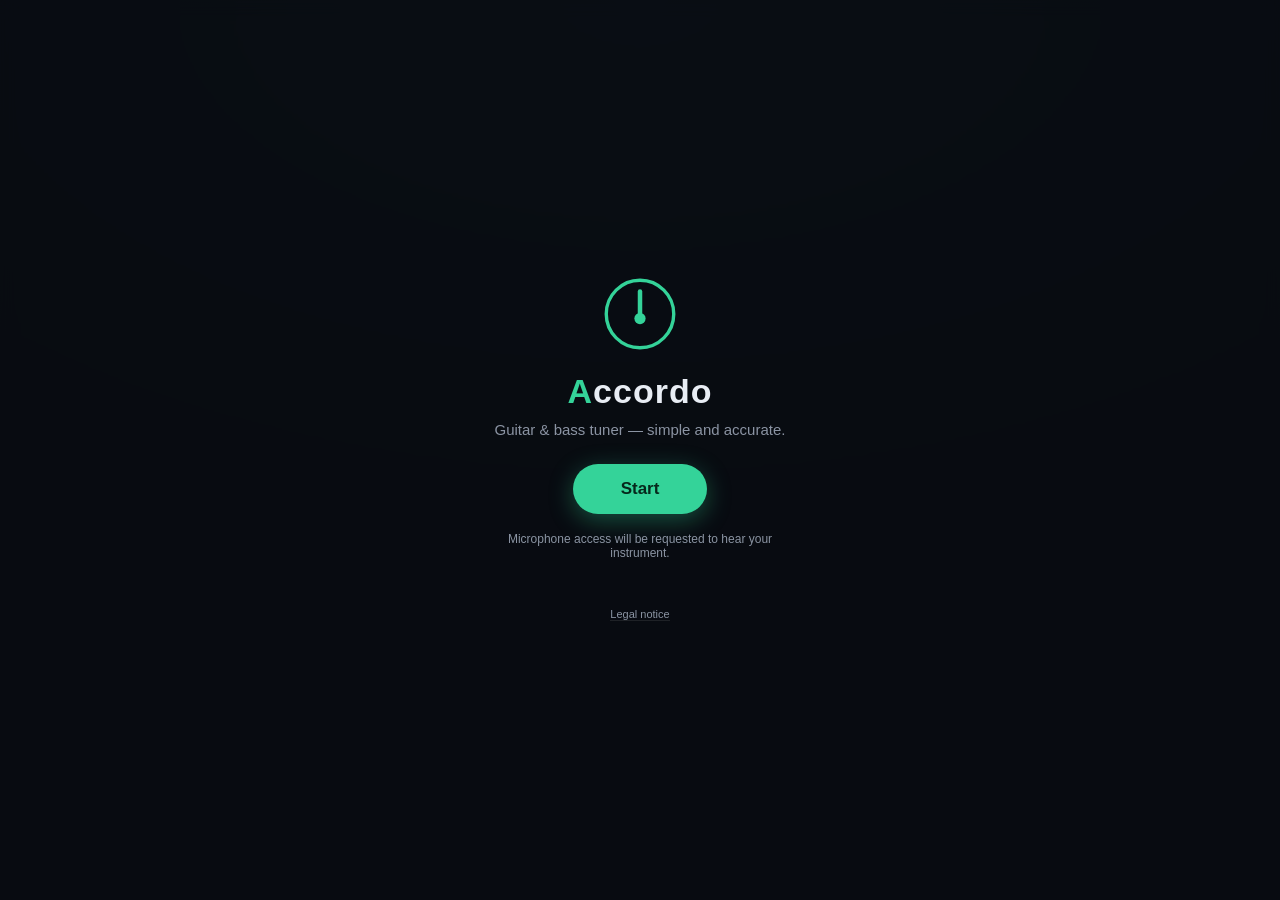
==== index.html @ 74a9ccdf "Initial commit" ====
<!DOCTYPE html>
<html lang="fr">
<head>
<meta charset="UTF-8">
<meta http-equiv="Content-Security-Policy" content="default-src 'none'; script-src 'self' 'sha256-bJ1REv+4RdGnGpzXMUeaweJPyospHCH5Voa5C8u6MGs='; style-src 'self'; img-src 'self' data:; manifest-src 'self'; connect-src 'self'; media-src 'self'; base-uri 'none'; form-action 'none'; object-src 'none'">
<meta name="referrer" content="strict-origin-when-cross-origin">
<meta name="viewport" content="width=device-width, initial-scale=1, viewport-fit=cover">
<meta name="theme-color" content="#0c1017">
<meta name="apple-mobile-web-app-capable" content="yes">
<meta name="apple-mobile-web-app-status-bar-style" content="black-translucent">

<!-- SEO -->
<title>Accordo — Free Online Guitar & Bass Tuner | Accordeur guitare & basse</title>
<meta name="description" content="Free, accurate online chromatic tuner for 6/7/8-string guitar and 4/5/6-string bass. 50+ tunings: Drop C, Open G, DADGAD… No ads, no tracking, works offline. Accordeur gratuit et précis pour guitare et basse.">
<meta name="keywords" content="guitar tuner, bass tuner, online tuner, accordeur guitare, accordeur basse, drop c tuner, open g, DADGAD, chromatic tuner, free tuner, afinador guitarra, Stimmgerät Gitarre">
<meta name="author" content="Pierre Viéville">
<meta name="robots" content="index, follow">
<link rel="canonical" href="https://accordo.tools/">

<!-- Open Graph / réseaux sociaux -->
<meta property="og:type" content="website">
<meta property="og:site_name" content="Accordo">
<meta property="og:title" content="Accordo — Free Online Guitar & Bass Tuner">
<meta property="og:description" content="Free, accurate chromatic tuner for guitar and bass. 50+ tunings, 9 languages, no ads, works offline.">
<meta property="og:url" content="https://accordo.tools/">
<meta property="og:image" content="https://accordo.tools/icon.svg">
<meta name="twitter:card" content="summary">
<meta name="twitter:title" content="Accordo — Free Online Guitar & Bass Tuner">
<meta name="twitter:description" content="Free, accurate chromatic tuner for guitar and bass. 50+ tunings, 9 languages, no ads, works offline.">
<meta name="twitter:image" content="https://accordo.tools/icon.svg">

<!-- Données structurées -->
<script type="application/ld+json">
{
  "@context": "https://schema.org",
  "@type": "WebApplication",
  "name": "Accordo",
  "url": "https://accordo.tools/",
  "description": "Free, accurate online chromatic tuner for 6/7/8-string guitar and 4/5/6-string bass. 50+ tunings, 9 languages, no ads, works offline.",
  "applicationCategory": "MusicApplication",
  "operatingSystem": "Any",
  "browserRequirements": "Requires a modern browser with microphone access",
  "inLanguage": ["en", "fr", "es", "it", "de", "pt", "zh", "ja", "ko"],
  "offers": { "@type": "Offer", "price": "0", "priceCurrency": "EUR" },
  "author": {
    "@type": "Person",
    "name": "Pierre Viéville",
    "url": "https://pierrevieville.fr"
  }
}
</script>

<link rel="manifest" href="manifest.webmanifest">
<link rel="icon" href="icon.svg" type="image/svg+xml">
<link rel="apple-touch-icon" href="icon.svg">
<link rel="stylesheet" href="style.css">
</head>
<body>

<!-- Écran de démarrage (obligatoire : geste utilisateur pour activer micro/audio) -->
<div id="startOverlay" class="overlay">
  <div class="start-card">
    <div class="start-logo">
      <svg viewBox="0 0 64 64" width="72" height="72" aria-hidden="true">
        <circle cx="32" cy="32" r="30" fill="none" stroke="#34d399" stroke-width="3"/>
        <line x1="32" y1="34" x2="32" y2="12" stroke="#34d399" stroke-width="4" stroke-linecap="round"/>
        <circle cx="32" cy="36" r="5" fill="#34d399"/>
      </svg>
    </div>
    <h1>Accordo</h1>
    <p id="tagline">Accordeur guitare &amp; basse, simple et précis.</p>
    <button id="startBtn" class="btn-primary">Commencer</button>
    <p id="startHint" class="start-hint">L'accès au micro sera demandé pour écouter votre instrument.</p>
    <a id="legalLink" class="legal-link" href="legal.html">Legal notice</a>
  </div>
</div>

<!-- Contenu descriptif pour moteurs de recherche (sans JavaScript) -->
<noscript>
  <section>
    <h2>Accordo — Free Online Guitar &amp; Bass Tuner</h2>
    <p>Accordo is a free, accurate chromatic tuner for 6, 7 and 8-string guitars and 4, 5 and 6-string basses.
      It offers more than 50 tunings (Standard, Drop D, Drop C, Drop B, Open G, Open D, DADGAD, All Fourths…),
      a flat switch, reference tones to tune by ear, and automatic string detection — with no ads and no tracking.
      JavaScript is required to use the tuner.</p>
  </section>
</noscript>

<div id="app" class="app" hidden>

  <!-- En-tête : titre + calibration -->
  <header class="topbar">
    <div class="brand">Accordo</div>
    <div class="topbar-right">
      <button id="langBtn" class="lang-btn" aria-label="Langue" aria-haspopup="dialog" aria-expanded="false">FR</button>
      <div class="calib" role="group" aria-label="Calibration">
        <button id="calibDown" class="calib-btn" aria-label="Diminuer la fréquence de référence">−</button>
        <span id="calibValue" class="calib-value" aria-live="polite">440 Hz</span>
        <button id="calibUp" class="calib-btn" aria-label="Augmenter la fréquence de référence">+</button>
      </div>
    </div>
  </header>

  <!-- Guitare / Basse -->
  <div class="segmented" role="tablist" aria-label="Instrument">
    <button id="segGuitar" class="seg active" role="tab" aria-selected="true">Guitare</button>
    <button id="segBass" class="seg" role="tab" aria-selected="false">Basse</button>
  </div>

  <!-- Sélecteur de preset -->
  <button id="presetBtn" class="preset-btn" aria-haspopup="dialog" aria-expanded="false">
    <span id="presetLabel">Standard E · 6 cordes</span>
    <svg width="14" height="14" viewBox="0 0 16 16" aria-hidden="true" focusable="false"><path d="M4 6l4 4 4-4" fill="none" stroke="currentColor" stroke-width="2" stroke-linecap="round" stroke-linejoin="round"/></svg>
  </button>

  <!-- Cadran -->
  <div class="gauge-card">
    <svg id="gauge" viewBox="0 0 300 178" class="gauge" aria-hidden="true" focusable="false">
      <g id="ticks"></g>
      <path id="zoneArc" d="" class="zone-arc"/>
      <g id="needle">
        <line x1="150" y1="98" x2="150" y2="34" class="needle-line"/>
      </g>
      <text x="38"  y="172" class="gauge-minus">♭</text>
      <text x="262" y="172" class="gauge-plus">♯</text>
    </svg>
    <div class="note-display">
      <div id="noteName" class="note-name">–</div>
      <div class="note-meta">
        <span id="centsLabel" class="cents">&nbsp;</span>
        <span id="freqLabel" class="freq">&nbsp;</span>
      </div>
      <div id="statusText" class="status" role="status" aria-live="polite">Jouez une corde…</div>
    </div>
  </div>

  <!-- Cordes -->
  <div id="stringsRow" class="strings" role="group"></div>

  <!-- Boutons du bas -->
  <footer class="controls">
    <button id="flatBtn" class="ctrl">
      <span class="ctrl-icon">♭</span><span id="flatLabel" class="ctrl-label">Flat</span>
    </button>
    <button id="autoBtn" class="ctrl active">
      <span class="ctrl-icon">A</span><span id="autoLabel" class="ctrl-label">Auto</span>
    </button>
    <button id="soundBtn" class="ctrl">
      <span class="ctrl-icon">🔊</span><span id="soundLabel" class="ctrl-label">Son</span>
    </button>
  </footer>

  <div id="micBanner" class="mic-banner" role="alert" hidden>
    Micro non autorisé — utilisez le mode Son et accordez à l'oreille.
  </div>
</div>

<!-- Feuille de sélection des accordages -->
<div id="presetSheet" class="overlay sheet-overlay" hidden>
  <div class="sheet" role="dialog" aria-modal="true" aria-labelledby="sheetTitle">
    <div class="sheet-head">
      <span id="sheetTitle">Accordages</span>
      <button id="sheetClose" class="sheet-close" aria-label="Fermer">✕</button>
    </div>
    <div class="sheet-search">
      <input id="presetSearch" type="search" inputmode="search" autocomplete="off"
             placeholder="Rechercher : Drop C, Open G, DADGAD…">
    </div>
    <div id="presetList" class="sheet-list"></div>
  </div>
</div>

<!-- Feuille de sélection de la langue -->
<div id="langSheet" class="overlay sheet-overlay" hidden>
  <div class="sheet" role="dialog" aria-modal="true" aria-labelledby="langTitle">
    <div class="sheet-head">
      <span id="langTitle">Langue</span>
      <button id="langClose" class="sheet-close" aria-label="Fermer">✕</button>
    </div>
    <div id="langList" class="sheet-list"></div>
  </div>
</div>


<div id="toast" class="toast" role="status" aria-live="polite" hidden></div>
<div id="srAnnounce" class="sr-only" role="status" aria-live="polite"></div>

<script src="app.js"></script>
</body>
</html>
---- style.css ----
/* ============ Accordo — style ============ */
* { margin: 0; padding: 0; box-sizing: border-box; -webkit-tap-highlight-color: transparent; }

:root {
  --bg: #0c1017;
  --card: rgba(255, 255, 255, 0.045);
  --border: rgba(255, 255, 255, 0.09);
  --text: #e8edf4;
  --muted: #8b94a3;
  --accent: #34d399;
  --accent-dim: rgba(52, 211, 153, 0.16);
  --warn: #f87171;
  --amber: #fbbf24;
}

html, body {
  height: 100%;
  overscroll-behavior: none;
  touch-action: manipulation;
}

body {
  background: radial-gradient(120% 90% at 50% 0%, #141b28 0%, var(--bg) 60%);
  color: var(--text);
  font-family: -apple-system, BlinkMacSystemFont, "Segoe UI", Roboto, "Helvetica Neue", sans-serif;
  user-select: none;
  -webkit-user-select: none;
}

button { font-family: inherit; color: inherit; background: none; border: none; cursor: pointer; }

/* ---------- accessibilité ---------- */
.sr-only {
  position: absolute; width: 1px; height: 1px;
  padding: 0; margin: -1px; overflow: hidden;
  clip: rect(0 0 0 0); white-space: nowrap; border: 0;
}
:focus { outline: none; }
:focus-visible {
  outline: 2px solid var(--accent);
  outline-offset: 2px;
  border-radius: 6px;
}
@media (prefers-reduced-motion: reduce) {
  *, *::before, *::after {
    animation-duration: 0.01ms !important;
    animation-iteration-count: 1 !important;
    transition-duration: 0.01ms !important;
  }
}

.app[hidden] { display: none; }

.app {
  max-width: 440px;
  margin: 0 auto;
  min-height: 100dvh;
  display: flex;
  flex-direction: column;
  gap: 14px;
  padding: calc(12px + env(safe-area-inset-top)) 16px calc(16px + env(safe-area-inset-bottom));
}

/* ---------- top bar ---------- */
.topbar { display: flex; align-items: center; justify-content: space-between; }
.topbar-right { display: flex; align-items: center; gap: 8px; }
.brand { font-size: 20px; font-weight: 700; letter-spacing: 0.5px; }
.brand::first-letter { color: var(--accent); }

.lang-btn {
  background: var(--card); border: 1px solid var(--border); border-radius: 999px;
  padding: 9px 14px; font-size: 13px; font-weight: 700; letter-spacing: 1px;
  color: var(--text);
}
.lang-btn:active { background: rgba(255,255,255,0.1); }

.calib { display: flex; align-items: center; gap: 4px; background: var(--card); border: 1px solid var(--border); border-radius: 999px; padding: 3px; }
.calib-btn {
  width: 32px; height: 32px; border-radius: 50%;
  font-size: 18px; line-height: 1; color: var(--muted);
  display: flex; align-items: center; justify-content: center;
}
.calib-btn:active { background: rgba(255,255,255,0.1); color: var(--text); }
.calib-value { font-size: 13px; font-variant-numeric: tabular-nums; min-width: 52px; text-align: center; color: var(--text); }

/* ---------- segmented ---------- */
.segmented {
  display: flex; background: var(--card); border: 1px solid var(--border);
  border-radius: 14px; padding: 4px; gap: 4px;
}
.seg {
  flex: 1; padding: 10px 0; border-radius: 10px;
  font-size: 15px; font-weight: 600; color: var(--muted);
  transition: background 0.15s, color 0.15s;
}
.seg.active { background: var(--accent-dim); color: var(--accent); }

/* ---------- preset button ---------- */
.preset-btn {
  display: flex; align-items: center; justify-content: center; gap: 8px;
  background: var(--card); border: 1px solid var(--border); border-radius: 14px;
  padding: 13px; font-size: 15px; font-weight: 600; color: var(--text);
}
.preset-btn svg { color: var(--muted); }
.preset-btn:active { background: rgba(255,255,255,0.08); }

/* ---------- gauge ---------- */
.gauge-card {
  background: var(--card); border: 1px solid var(--border); border-radius: 22px;
  padding: 14px 10px 18px; text-align: center;
}
.gauge { width: 100%; max-height: 200px; display: block; }
.tick { stroke: rgba(255,255,255,0.22); stroke-width: 2; stroke-linecap: round; }
.tick.major { stroke: rgba(255,255,255,0.45); stroke-width: 2.5; }
.tick.center { stroke: var(--accent); stroke-width: 3; }
.zone-arc { fill: none; stroke: var(--accent-dim); stroke-width: 14; stroke-linecap: round; }
.needle-line { stroke: var(--warn); stroke-width: 5; stroke-linecap: round; transition: stroke 0.2s; }
.gauge.in-tune .needle-line { stroke: var(--accent); }
.gauge.idle .needle-line { stroke: #4b5563; }
.gauge-minus, .gauge-plus { fill: var(--muted); font-size: 18px; text-anchor: middle; }

.note-display { margin-top: -66px; pointer-events: none; }
.note-name {
  font-size: 58px; font-weight: 800; line-height: 1;
  transition: color 0.2s;
}
.note-name.in-tune { color: var(--accent); }
.note-meta { display: flex; justify-content: center; gap: 14px; margin-top: 6px; font-size: 14px; font-variant-numeric: tabular-nums; }
.cents { color: var(--amber); font-weight: 600; min-width: 64px; text-align: right; }
.cents.in-tune { color: var(--accent); }
.freq { color: var(--muted); min-width: 74px; text-align: left; }
.status { margin-top: 8px; font-size: 14px; color: var(--muted); min-height: 20px; transition: color 0.2s; }
.status.in-tune { color: var(--accent); font-weight: 600; }

/* ---------- strings ---------- */
.strings { display: flex; justify-content: center; gap: 8px; flex-wrap: wrap; }
.string-btn {
  position: relative;
  width: 52px; height: 54px; border-radius: 16px;
  background: var(--card); border: 1px solid var(--border);
  display: flex; align-items: center; justify-content: center;
  transition: border-color 0.15s, background 0.15s, transform 0.1s;
}
.string-btn:active { transform: scale(0.94); }
.string-btn .s-note { font-size: 20px; font-weight: 700; }
.string-btn.selected { border-color: var(--accent); background: var(--accent-dim); }
.string-btn.tuned::after {
  content: "✓";
  position: absolute; top: -6px; right: -6px;
  width: 18px; height: 18px; border-radius: 50%;
  background: var(--accent); color: #06281c;
  font-size: 12px; font-weight: 800;
  display: flex; align-items: center; justify-content: center;
}

/* ---------- bottom controls ---------- */
.controls { display: flex; gap: 10px; margin-top: auto; }
.ctrl {
  flex: 1; display: flex; flex-direction: column; align-items: center; gap: 3px;
  background: var(--card); border: 1px solid var(--border); border-radius: 16px;
  padding: 11px 0; color: var(--muted);
  transition: border-color 0.15s, color 0.15s, background 0.15s;
}
.ctrl .ctrl-icon { font-size: 20px; line-height: 1.1; }
.ctrl .ctrl-label { font-size: 12px; font-weight: 600; }
.ctrl.active { color: var(--accent); border-color: var(--accent); background: var(--accent-dim); }
.ctrl:active { transform: scale(0.97); }

.mic-banner {
  background: rgba(248, 113, 113, 0.12); border: 1px solid rgba(248, 113, 113, 0.35);
  color: #fca5a5; border-radius: 12px; padding: 10px 14px; font-size: 13px; text-align: center;
}

/* ---------- overlays ---------- */
.overlay {
  position: fixed; inset: 0; z-index: 50;
  background: rgba(8, 11, 17, 0.82);
  backdrop-filter: blur(8px); -webkit-backdrop-filter: blur(8px);
  display: flex; align-items: center; justify-content: center;
  padding: 20px;
}
.overlay[hidden] { display: none; }

.start-card { text-align: center; max-width: 320px; }
.start-logo { margin-bottom: 18px; }
.start-card h1 { font-size: 34px; font-weight: 800; letter-spacing: 1px; }
.start-card h1::first-letter { color: var(--accent); }
.start-card p { color: var(--muted); margin: 10px 0 26px; font-size: 15px; }
.start-hint { font-size: 12px !important; margin-top: 18px !important; }
.legal-link {
  display: inline-block; margin-top: 22px;
  font-size: 11px; color: var(--muted); text-decoration: none;
  border-bottom: 1px solid var(--border);
}
.legal-link:hover { color: var(--text); }
.btn-primary {
  background: var(--accent); color: #06281c;
  font-size: 17px; font-weight: 700;
  padding: 15px 48px; border-radius: 999px;
  box-shadow: 0 6px 24px rgba(52, 211, 153, 0.35);
}
.btn-primary:active { transform: scale(0.97); }

/* ---------- preset sheet ---------- */
.sheet-overlay { align-items: flex-end; padding: 0; }
.sheet {
  width: 100%; max-width: 440px; margin: 0 auto;
  max-height: 78dvh; display: flex; flex-direction: column;
  background: #141a24; border-radius: 22px 22px 0 0;
  border: 1px solid var(--border); border-bottom: none;
  animation: slideUp 0.22s ease-out;
}
@keyframes slideUp { from { transform: translateY(40px); opacity: 0; } to { transform: none; opacity: 1; } }
.sheet-head {
  display: flex; align-items: center; justify-content: space-between;
  padding: 16px 20px 10px; font-size: 17px; font-weight: 700;
}
.sheet-close {
  width: 32px; height: 32px; border-radius: 50%;
  background: rgba(255,255,255,0.08); color: var(--muted); font-size: 14px;
}
.sheet-search { padding: 4px 14px 10px; }
.sheet-search input {
  width: 100%; padding: 11px 16px;
  background: rgba(255,255,255,0.06); border: 1px solid var(--border);
  border-radius: 12px; color: var(--text); font-size: 15px;
  font-family: inherit; outline: none;
  -webkit-appearance: none; appearance: none;
}
.sheet-search input::placeholder { color: var(--muted); }
.sheet-search input:focus { border-color: var(--accent); }
.sheet-empty { text-align: center; color: var(--muted); padding: 34px 0; font-size: 14px; }
.sheet-list { overflow-y: auto; padding: 0 14px calc(20px + env(safe-area-inset-bottom)); }
.sheet-group { font-size: 12px; font-weight: 700; text-transform: uppercase; letter-spacing: 1px; color: var(--muted); padding: 16px 8px 8px; }
.sheet-item {
  width: 100%; display: flex; align-items: center; justify-content: space-between;
  padding: 13px 14px; border-radius: 13px; text-align: left;
  background: var(--card); border: 1px solid transparent; margin-bottom: 6px;
}
.sheet-item .p-main { min-width: 0; padding-right: 10px; }
.sheet-item .p-name { font-size: 15px; font-weight: 600; }
.sheet-item .p-notes { font-size: 12px; color: var(--muted); margin-top: 2px; letter-spacing: 1px; }
.sheet-item.selected { border-color: var(--accent); background: var(--accent-dim); }
.sheet-item .p-check { color: var(--accent); font-weight: 800; visibility: hidden; }
.sheet-item.selected .p-check { visibility: visible; }

/* ---------- toast ---------- */
.toast {
  position: fixed; left: 50%; bottom: calc(96px + env(safe-area-inset-bottom));
  transform: translateX(-50%);
  background: var(--accent); color: #06281c;
  font-size: 14px; font-weight: 700;
  padding: 11px 22px; border-radius: 999px;
  box-shadow: 0 8px 24px rgba(0,0,0,0.4);
  z-index: 60; white-space: nowrap;
  animation: toastIn 0.25s ease-out;
}
@keyframes toastIn { from { opacity: 0; transform: translate(-50%, 10px); } to { opacity: 1; transform: translate(-50%, 0); } }

@media (max-width: 370px) {
  .string-btn { width: 42px; height: 48px; }
  .note-name { font-size: 48px; }
}
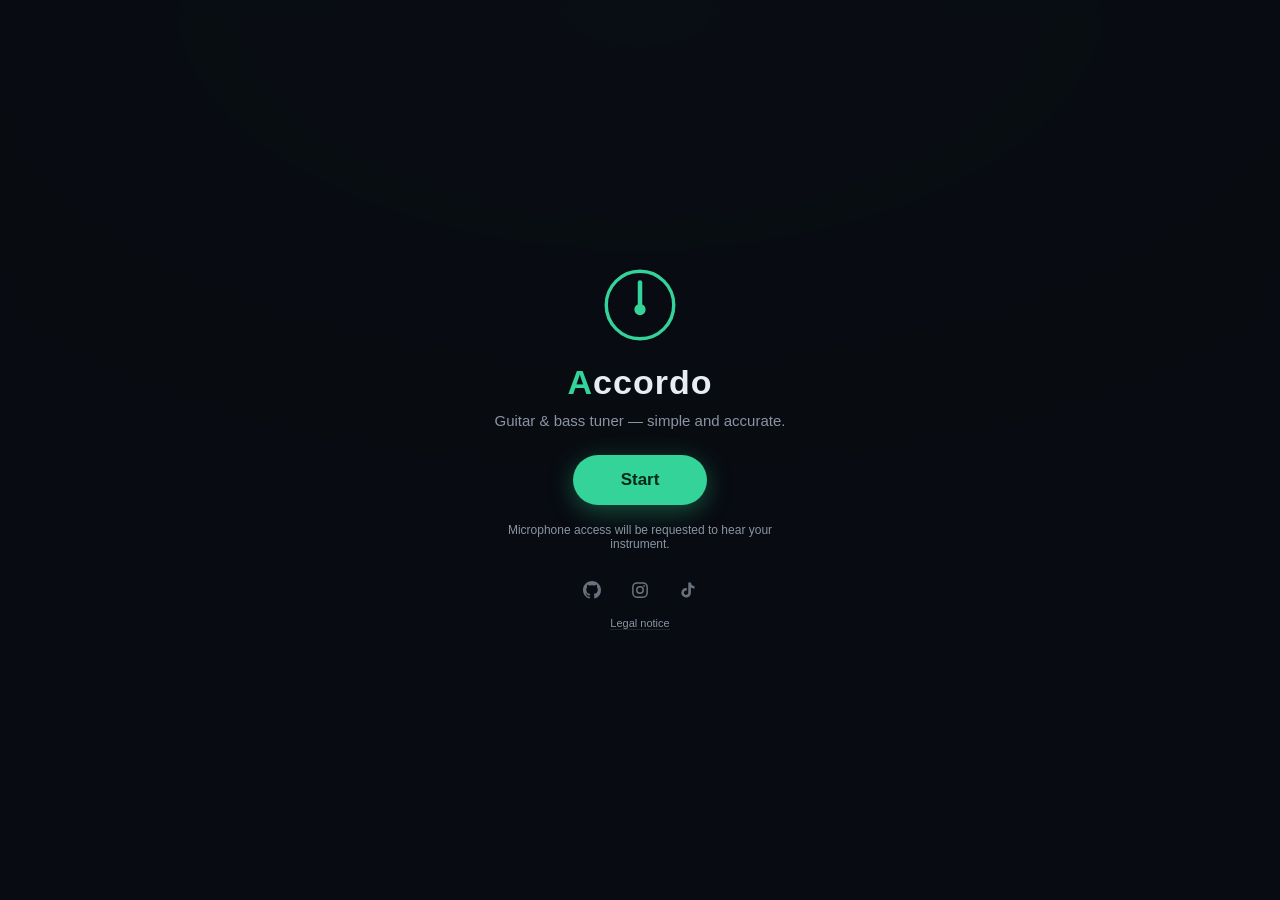
==== commit 60a1833d: "Amélioration mobile + design général" ====
--- a/index.html
+++ b/index.html
@@ -4,7 +4,7 @@
 <meta charset="UTF-8">
 <meta http-equiv="Content-Security-Policy" content="default-src 'none'; script-src 'self' 'sha256-bJ1REv+4RdGnGpzXMUeaweJPyospHCH5Voa5C8u6MGs='; style-src 'self'; img-src 'self' data:; manifest-src 'self'; connect-src 'self'; media-src 'self'; base-uri 'none'; form-action 'none'; object-src 'none'">
 <meta name="referrer" content="strict-origin-when-cross-origin">
-<meta name="viewport" content="width=device-width, initial-scale=1, viewport-fit=cover">
+<meta name="viewport" content="width=device-width, initial-scale=1, viewport-fit=cover, interactive-widget=resizes-content">
 <meta name="theme-color" content="#0c1017">
 <meta name="apple-mobile-web-app-capable" content="yes">
 <meta name="apple-mobile-web-app-status-bar-style" content="black-translucent">
@@ -71,6 +71,17 @@
     <p id="tagline">Accordeur guitare &amp; basse, simple et précis.</p>
     <button id="startBtn" class="btn-primary">Commencer</button>
     <p id="startHint" class="start-hint">L'accès au micro sera demandé pour écouter votre instrument.</p>
+    <div class="social-row">
+      <a class="social-link" href="https://github.com/Immolare/accordo" target="_blank" rel="noopener noreferrer" aria-label="GitHub">
+        <svg viewBox="0 0 16 16" width="18" height="18" aria-hidden="true" focusable="false"><path fill="currentColor" d="M8 0C3.58 0 0 3.58 0 8c0 3.54 2.29 6.53 5.47 7.59.4.07.55-.17.55-.38 0-.19-.01-.82-.01-1.49-2.01.37-2.53-.49-2.69-.94-.09-.23-.48-.94-.82-1.13-.28-.15-.68-.52-.01-.53.63-.01 1.08.58 1.23.82.72 1.21 1.87.87 2.33.66.07-.52.28-.87.51-1.07-1.78-.2-3.64-.89-3.64-3.95 0-.87.31-1.59.82-2.15-.08-.2-.36-1.02.08-2.12 0 0 .67-.21 2.2.82.64-.18 1.32-.27 2-.27s1.36.09 2 .27c1.53-1.04 2.2-.82 2.2-.82.44 1.1.16 1.92.08 2.12.51.56.82 1.27.82 2.15 0 3.07-1.87 3.75-3.65 3.95.29.25.54.73.54 1.48 0 1.07-.01 1.93-.01 2.2 0 .21.15.46.55.38A8.01 8.01 0 0 0 16 8c0-4.42-3.58-8-8-8z"/></svg>
+      </a>
+      <a class="social-link" href="https://www.instagram.com/pierre.vieville.metal" target="_blank" rel="noopener noreferrer" aria-label="Instagram">
+        <svg viewBox="0 0 24 24" width="18" height="18" aria-hidden="true" focusable="false" fill="none" stroke="currentColor" stroke-width="2"><rect x="2.5" y="2.5" width="19" height="19" rx="5.5"/><circle cx="12" cy="12" r="4.3"/><circle cx="17.4" cy="6.6" r="1.2" fill="currentColor" stroke="none"/></svg>
+      </a>
+      <a class="social-link" href="https://www.tiktok.com/@pierrevieville" target="_blank" rel="noopener noreferrer" aria-label="TikTok">
+        <svg viewBox="0 0 24 24" width="18" height="18" aria-hidden="true" focusable="false"><path fill="currentColor" d="M19.59 6.69a4.83 4.83 0 0 1-3.77-4.25V2h-3.45v13.67a2.89 2.89 0 0 1-5.2 1.74 2.89 2.89 0 0 1 2.31-4.64 2.93 2.93 0 0 1 .88.13V9.4a6.84 6.84 0 0 0-1-.05A6.33 6.33 0 0 0 5 20.1a6.34 6.34 0 0 0 10.86-4.43v-7a8.16 8.16 0 0 0 4.77 1.52v-3.4a4.85 4.85 0 0 1-1-.1z"/></svg>
+      </a>
+    </div>
     <a id="legalLink" class="legal-link" href="legal.html">Legal notice</a>
   </div>
 </div>
--- a/style.css
+++ b/style.css
@@ -108,6 +108,9 @@
 .gauge-card {
   background: var(--card); border: 1px solid var(--border); border-radius: 22px;
   padding: 14px 10px 18px; text-align: center;
+  /* absorbe la hauteur libre sur les grands écrans (pas de trou avant les contrôles) */
+  flex: 1 0 auto;
+  display: flex; flex-direction: column; justify-content: center;
 }
 .gauge { width: 100%; max-height: 200px; display: block; }
 .tick { stroke: rgba(255,255,255,0.22); stroke-width: 2; stroke-linecap: round; }
@@ -188,11 +191,23 @@
 .start-card p { color: var(--muted); margin: 10px 0 26px; font-size: 15px; }
 .start-hint { font-size: 12px !important; margin-top: 18px !important; }
 .legal-link {
-  display: inline-block; margin-top: 22px;
+  display: inline-block; margin-top: 14px;
   font-size: 11px; color: var(--muted); text-decoration: none;
   border-bottom: 1px solid var(--border);
 }
 .legal-link:hover { color: var(--text); }
+
+/* liens discrets GitHub / réseaux sociaux (écran de démarrage) */
+.social-row {
+  display: flex; justify-content: center; gap: 22px;
+  margin-top: 22px;
+}
+.social-link {
+  color: var(--muted); opacity: 0.75;
+  display: inline-flex; padding: 4px;
+  transition: color 0.15s, opacity 0.15s;
+}
+.social-link:hover, .social-link:focus-visible { color: var(--text); opacity: 1; }
 .btn-primary {
   background: var(--accent); color: #06281c;
   font-size: 17px; font-weight: 700;
@@ -205,7 +220,10 @@
 .sheet-overlay { align-items: flex-end; padding: 0; }
 .sheet {
   width: 100%; max-width: 440px; margin: 0 auto;
-  max-height: 78dvh; display: flex; flex-direction: column;
+  /* --kb : hauteur du clavier virtuel (voir app.js) — la feuille reste au-dessus */
+  margin-bottom: var(--kb, 0px);
+  max-height: min(78dvh, calc(100dvh - var(--kb, 0px) - 12px));
+  display: flex; flex-direction: column;
   background: #141a24; border-radius: 22px 22px 0 0;
   border: 1px solid var(--border); border-bottom: none;
   animation: slideUp 0.22s ease-out;
@@ -239,6 +257,11 @@
 }
 .sheet-item .p-main { min-width: 0; padding-right: 10px; }
 .sheet-item .p-name { font-size: 15px; font-weight: 600; }
+.sheet-item .p-tag {
+  font-size: 11px; font-weight: 600; color: var(--muted);
+  background: rgba(255,255,255,0.07); border-radius: 999px;
+  padding: 2px 8px; margin-left: 8px; vertical-align: 1px; white-space: nowrap;
+}
 .sheet-item .p-notes { font-size: 12px; color: var(--muted); margin-top: 2px; letter-spacing: 1px; }
 .sheet-item.selected { border-color: var(--accent); background: var(--accent-dim); }
 .sheet-item .p-check { color: var(--accent); font-weight: 800; visibility: hidden; }
